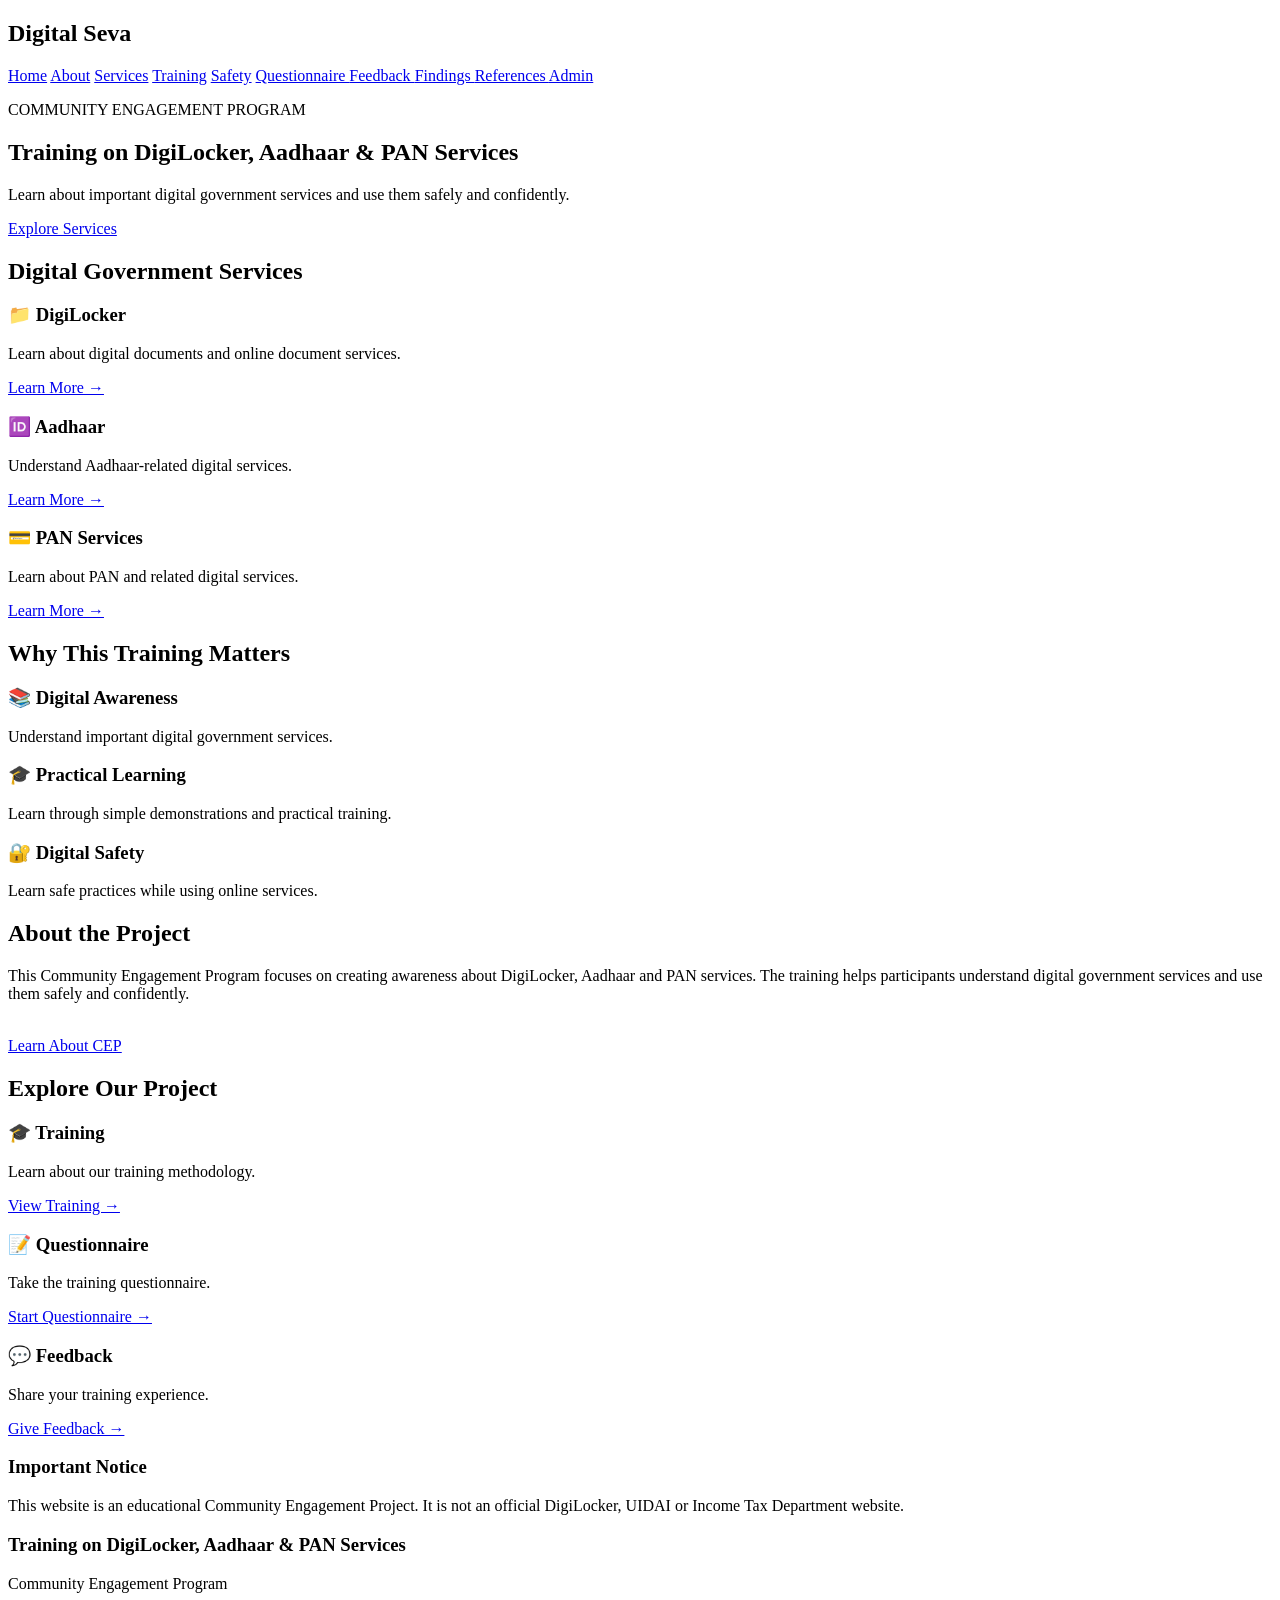
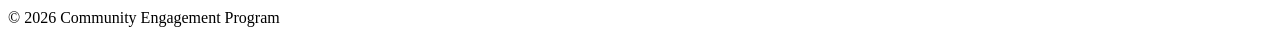
==== index.html @ 12021920 "Add files via upload" ====
<!DOCTYPE html>
<html lang="en">

<head>

    <meta charset="UTF-8">

    <meta name="viewport"
          content="width=device-width, initial-scale=1.0">

    <title>Digital Seva | CEP</title>

    <link rel="stylesheet" href="../css/style.css">
</head>


<body>


<!-- HEADER -->

<header>

    <h2 class="logo">
        Digital Seva
    </h2>

    <nav>

        <a href="index.html">Home</a>

        <a href="about.html">About</a>

        <a href="services.html">Services</a>

        <a href="training.html">Training</a>

        <a href="safety.html">Safety</a>

        <a href="questionnaire.html">
            Questionnaire
        </a>

        <a href="feedback.html">
            Feedback
        </a>

        <a href="findings.html">
            Findings
        </a>

        <a href="references.html">
            References
        </a>

        <a href="admin-login.html">
             Admin
        </a>
    </nav>

</header>



<!-- HERO SECTION -->

<section class="hero">

    <p class="small-title">
        COMMUNITY ENGAGEMENT PROGRAM
    </p>


    <h1>
        Training on DigiLocker,
        Aadhaar & PAN Services
    </h1>


    <p>
        Learn about important digital government
        services and use them safely and confidently.
    </p>


    <!-- EXPLORE SERVICES BUTTON -->

    <a href="services.html" class="btn">
        Explore Services
    </a>

</section>



<!-- SERVICES SECTION -->

<section class="services">

    <h2>
        Digital Government Services
    </h2>


    <div class="cards">


        <!-- DIGILOCKER -->

        <div class="card">

            <h3>
                📁 DigiLocker
            </h3>

            <p>
                Learn about digital documents
                and online document services.
            </p>

            <a href="services.html">
                Learn More →
            </a>

        </div>



        <!-- AADHAAR -->

        <div class="card">

            <h3>
                🆔 Aadhaar
            </h3>

            <p>
                Understand Aadhaar-related
                digital services.
            </p>

            <a href="services.html">
                Learn More →
            </a>

        </div>



        <!-- PAN -->

        <div class="card">

            <h3>
                💳 PAN Services
            </h3>

            <p>
                Learn about PAN and
                related digital services.
            </p>

            <a href="services.html">
                Learn More →
            </a>

        </div>


    </div>

</section>



<!-- WHY TRAINING -->

<section class="services">

    <h2>
        Why This Training Matters
    </h2>


    <div class="cards">


        <div class="card">

            <h3>
                📚 Digital Awareness
            </h3>

            <p>
                Understand important digital
                government services.
            </p>

        </div>



        <div class="card">

            <h3>
                🎓 Practical Learning
            </h3>

            <p>
                Learn through simple demonstrations
                and practical training.
            </p>

        </div>



        <div class="card">

            <h3>
                🔐 Digital Safety
            </h3>

            <p>
                Learn safe practices while
                using online services.
            </p>

        </div>


    </div>

</section>



<!-- PROJECT INFORMATION -->

<section class="services">

    <h2>
        About the Project
    </h2>


    <div class="card">

        <p>

            This Community Engagement Program
            focuses on creating awareness about
            DigiLocker, Aadhaar and PAN services.

            The training helps participants
            understand digital government services
            and use them safely and confidently.

        </p>


        <br>


        <a href="about.html" class="btn">
            Learn About CEP
        </a>

    </div>

</section>



<!-- QUICK LINKS -->

<section class="services">

    <h2>
        Explore Our Project
    </h2>


    <div class="cards">


        <div class="card">

            <h3>
                🎓 Training
            </h3>

            <p>
                Learn about our training methodology.
            </p>

            <a href="training.html">
                View Training →
            </a>

        </div>



        <div class="card">

            <h3>
                📝 Questionnaire
            </h3>

            <p>
                Take the training questionnaire.
            </p>

            <a href="questionnaire.html">
                Start Questionnaire →
            </a>

        </div>



        <div class="card">

            <h3>
                💬 Feedback
            </h3>

            <p>
                Share your training experience.
            </p>

            <a href="feedback.html">
                Give Feedback →
            </a>

        </div>


    </div>

</section>



<!-- DISCLAIMER -->

<section class="services">

    <div class="card">

        <h3>
            Important Notice
        </h3>

        <p>

            This website is an educational
            Community Engagement Project.

            It is not an official DigiLocker,
            UIDAI or Income Tax Department website.

        </p>

    </div>

</section>



<!-- FOOTER -->

<footer>

    <h3>
        Training on DigiLocker,
        Aadhaar & PAN Services
    </h3>

    <p>
        Community Engagement Program
    </p>

    <p>
        © 2026 Community Engagement Program
    </p>

</footer>



</body>

</html>
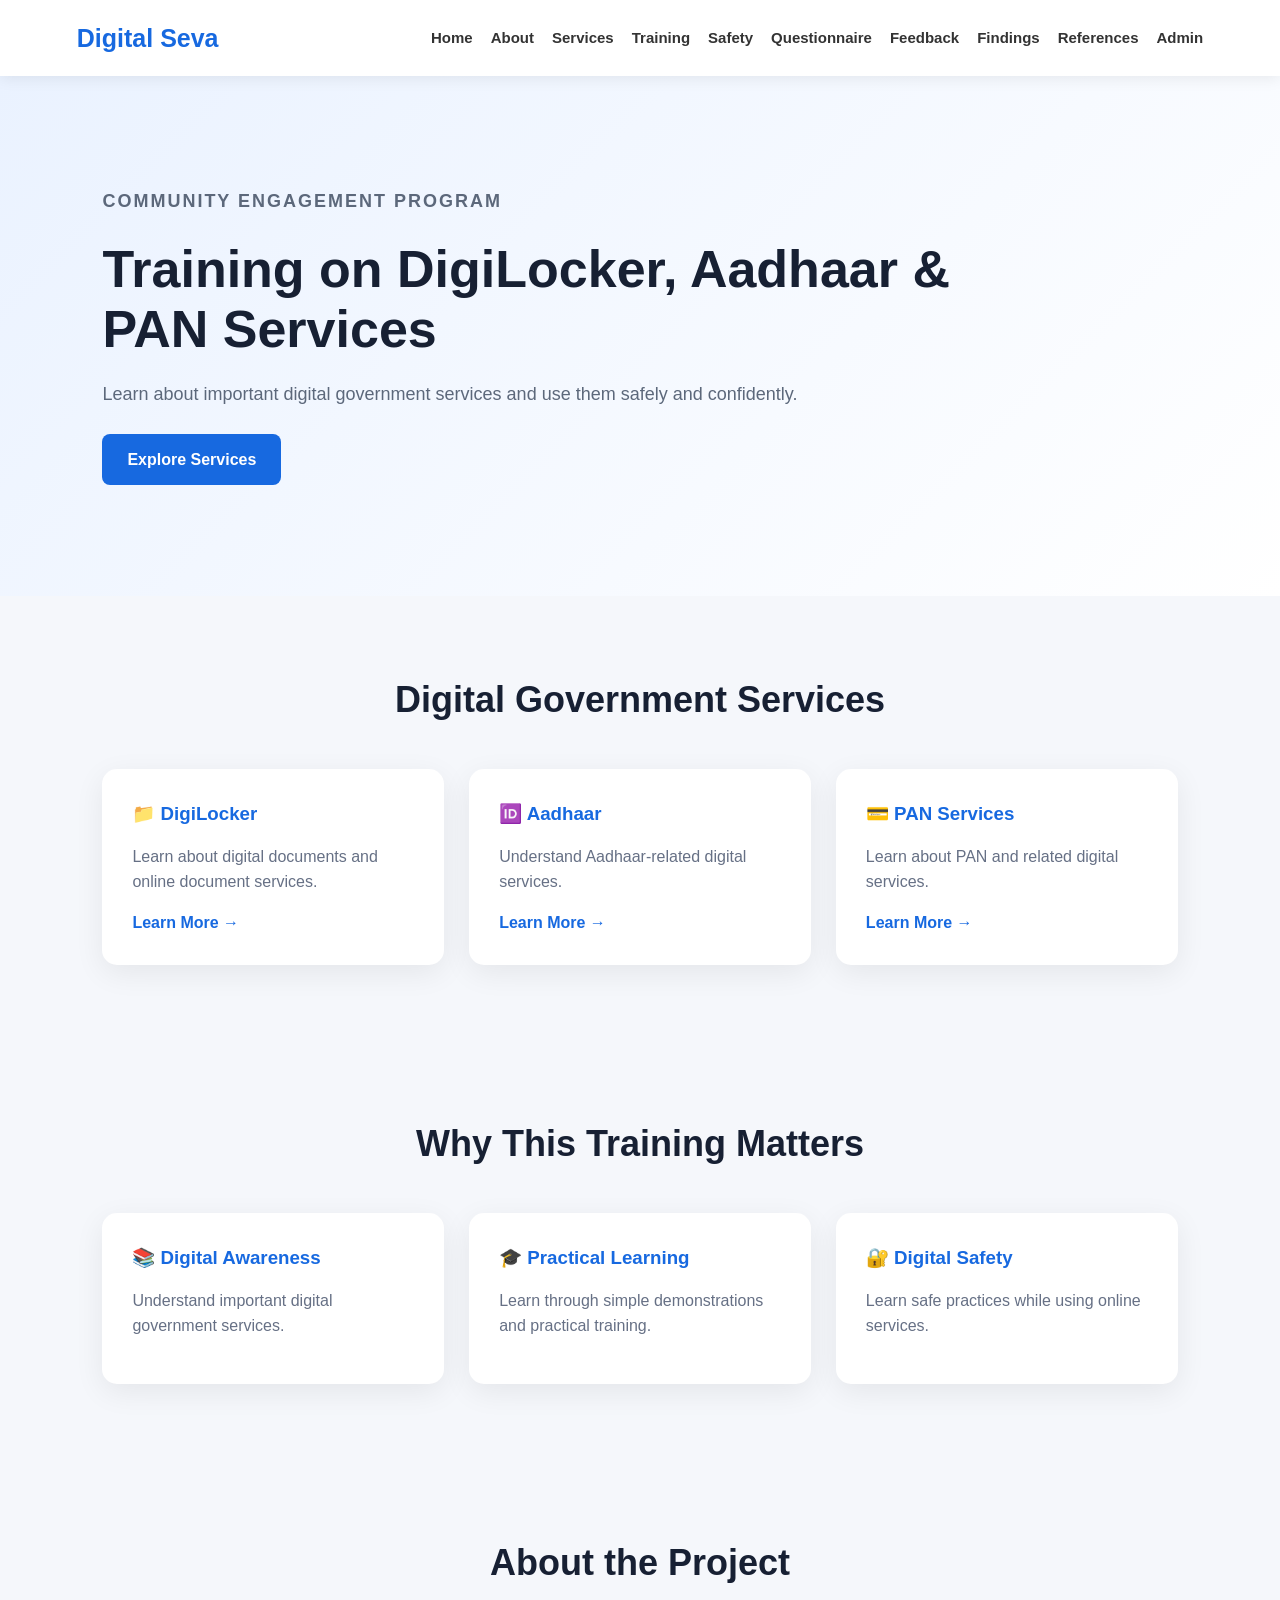
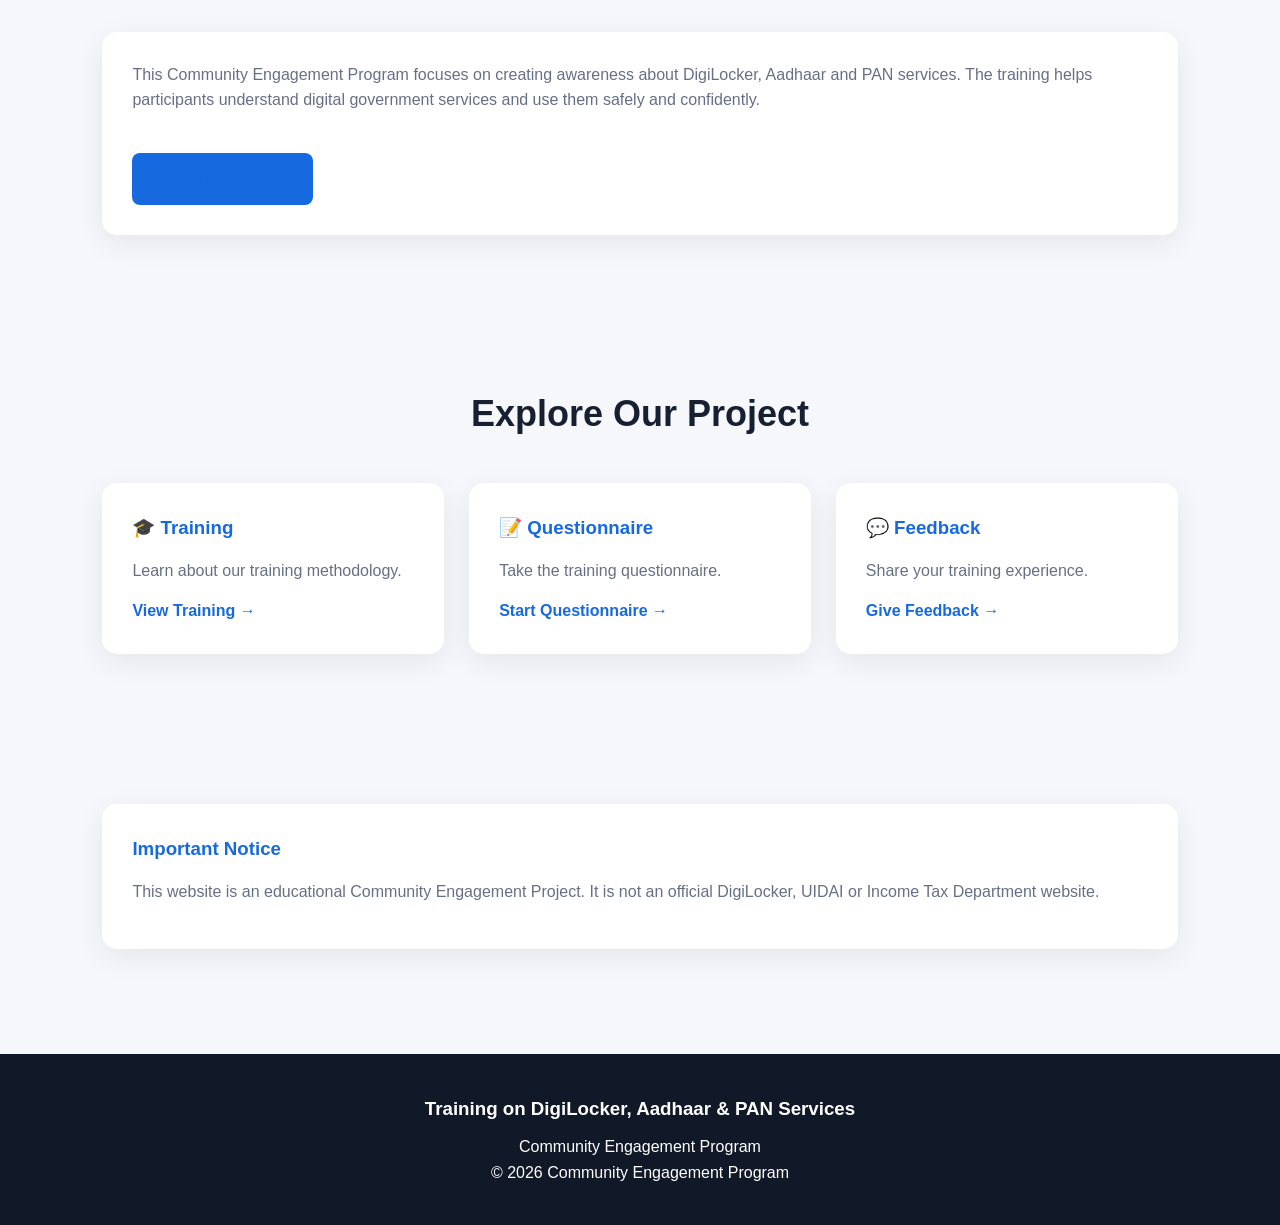
==== commit 7121fe69: "Update index.html" ====
--- a/index.html
+++ b/index.html
@@ -10,7 +10,7 @@
 
     <title>Digital Seva | CEP</title>
 
-    <link rel="stylesheet" href="../css/style.css">
+    <link rel="stylesheet" href="../style.css">
 </head>
 
 
@@ -392,4 +392,4 @@
 
 </body>
 
-</html>+</html>
--- a/style.css
+++ b/style.css
@@ -0,0 +1,275 @@
+* {
+    margin: 0;
+    padding: 0;
+    box-sizing: border-box;
+}
+
+html {
+    scroll-behavior: smooth;
+}
+
+body {
+    font-family: Arial, Helvetica, sans-serif;
+    background: #f5f7fb;
+    color: #172033;
+    line-height: 1.6;
+}
+
+
+/* =========================
+   HEADER
+========================= */
+
+header {
+    background: white;
+    padding: 18px 6%;
+    display: flex;
+    justify-content: space-between;
+    align-items: center;
+    position: sticky;
+    top: 0;
+    z-index: 1000;
+    box-shadow: 0 2px 15px rgba(0, 0, 0, 0.08);
+}
+
+.logo {
+    color: #1769e0;
+    font-size: 25px;
+    font-weight: bold;
+}
+
+nav {
+    display: flex;
+    flex-wrap: wrap;
+    gap: 18px;
+}
+
+nav a {
+    color: #333;
+    text-decoration: none;
+    font-size: 15px;
+    font-weight: 600;
+}
+
+nav a:hover {
+    color: #1769e0;
+}
+
+
+/* =========================
+   HERO
+========================= */
+
+.hero {
+    min-height: 520px;
+    padding: 90px 8%;
+    display: flex;
+    flex-direction: column;
+    justify-content: center;
+    background: linear-gradient(
+        135deg,
+        #eaf2ff,
+        #ffffff
+    );
+}
+
+.small-title {
+    color: #1769e0;
+    font-weight: bold;
+    letter-spacing: 2px;
+    margin-bottom: 15px;
+}
+
+.hero h1 {
+    max-width: 850px;
+    font-size: 52px;
+    line-height: 1.15;
+    margin-bottom: 20px;
+}
+
+.hero p {
+    max-width: 750px;
+    color: #5c687b;
+    font-size: 18px;
+    margin-bottom: 25px;
+}
+
+
+/* =========================
+   BUTTON
+========================= */
+
+.btn {
+    display: inline-block;
+    width: fit-content;
+    padding: 13px 25px;
+    background: #1769e0;
+    color: white;
+    text-decoration: none;
+    border: none;
+    border-radius: 8px;
+    font-weight: bold;
+    cursor: pointer;
+}
+
+.btn:hover {
+    background: #0d4fb8;
+    transform: translateY(-2px);
+}
+
+
+/* =========================
+   SERVICES
+========================= */
+
+.services {
+    padding: 75px 8%;
+}
+
+.services > h2 {
+    text-align: center;
+    font-size: 36px;
+    margin-bottom: 40px;
+}
+
+.cards {
+    max-width: 1200px;
+    margin: auto;
+    display: grid;
+    grid-template-columns: repeat(3, 1fr);
+    gap: 25px;
+}
+
+.card {
+    background: white;
+    padding: 30px;
+    border-radius: 15px;
+    box-shadow: 0 8px 30px rgba(0, 0, 0, 0.07);
+    transition: 0.3s;
+}
+
+.card:hover {
+    transform: translateY(-6px);
+}
+
+.card h3 {
+    margin-bottom: 15px;
+    color: #1769e0;
+}
+
+.card p {
+    color: #667085;
+    margin-bottom: 15px;
+}
+
+.card a {
+    color: #1769e0;
+    text-decoration: none;
+    font-weight: bold;
+}
+
+
+/* =========================
+   FORM
+========================= */
+
+form {
+    width: 100%;
+}
+
+input,
+select,
+textarea {
+    width: 100%;
+    padding: 12px 14px;
+    border: 1px solid #d4d9e2;
+    border-radius: 8px;
+    font-size: 15px;
+    background: white;
+}
+
+input:focus,
+select:focus,
+textarea:focus {
+    outline: none;
+    border-color: #1769e0;
+}
+
+input[type="radio"] {
+    width: auto;
+    margin-right: 6px;
+}
+
+
+/* =========================
+   FOOTER
+========================= */
+
+footer {
+    background: #111827;
+    color: white;
+    text-align: center;
+    padding: 40px 20px;
+    margin-top: 30px;
+}
+
+footer h3 {
+    margin-bottom: 10px;
+}
+
+
+/* =========================
+   MOBILE
+========================= */
+
+@media (max-width: 900px) {
+
+    header {
+        flex-direction: column;
+        gap: 15px;
+    }
+
+    nav {
+        justify-content: center;
+        gap: 12px;
+    }
+
+    .hero h1 {
+        font-size: 40px;
+    }
+
+    .cards {
+        grid-template-columns: 1fr;
+    }
+
+}
+
+
+@media (max-width: 600px) {
+
+    .hero {
+        padding: 60px 6%;
+        min-height: 450px;
+    }
+
+    .hero h1 {
+        font-size: 32px;
+    }
+
+    .hero p {
+        font-size: 16px;
+    }
+
+    .services {
+        padding: 50px 6%;
+    }
+
+    .services > h2 {
+        font-size: 28px;
+    }
+
+    nav a {
+        font-size: 13px;
+    }
+
+}
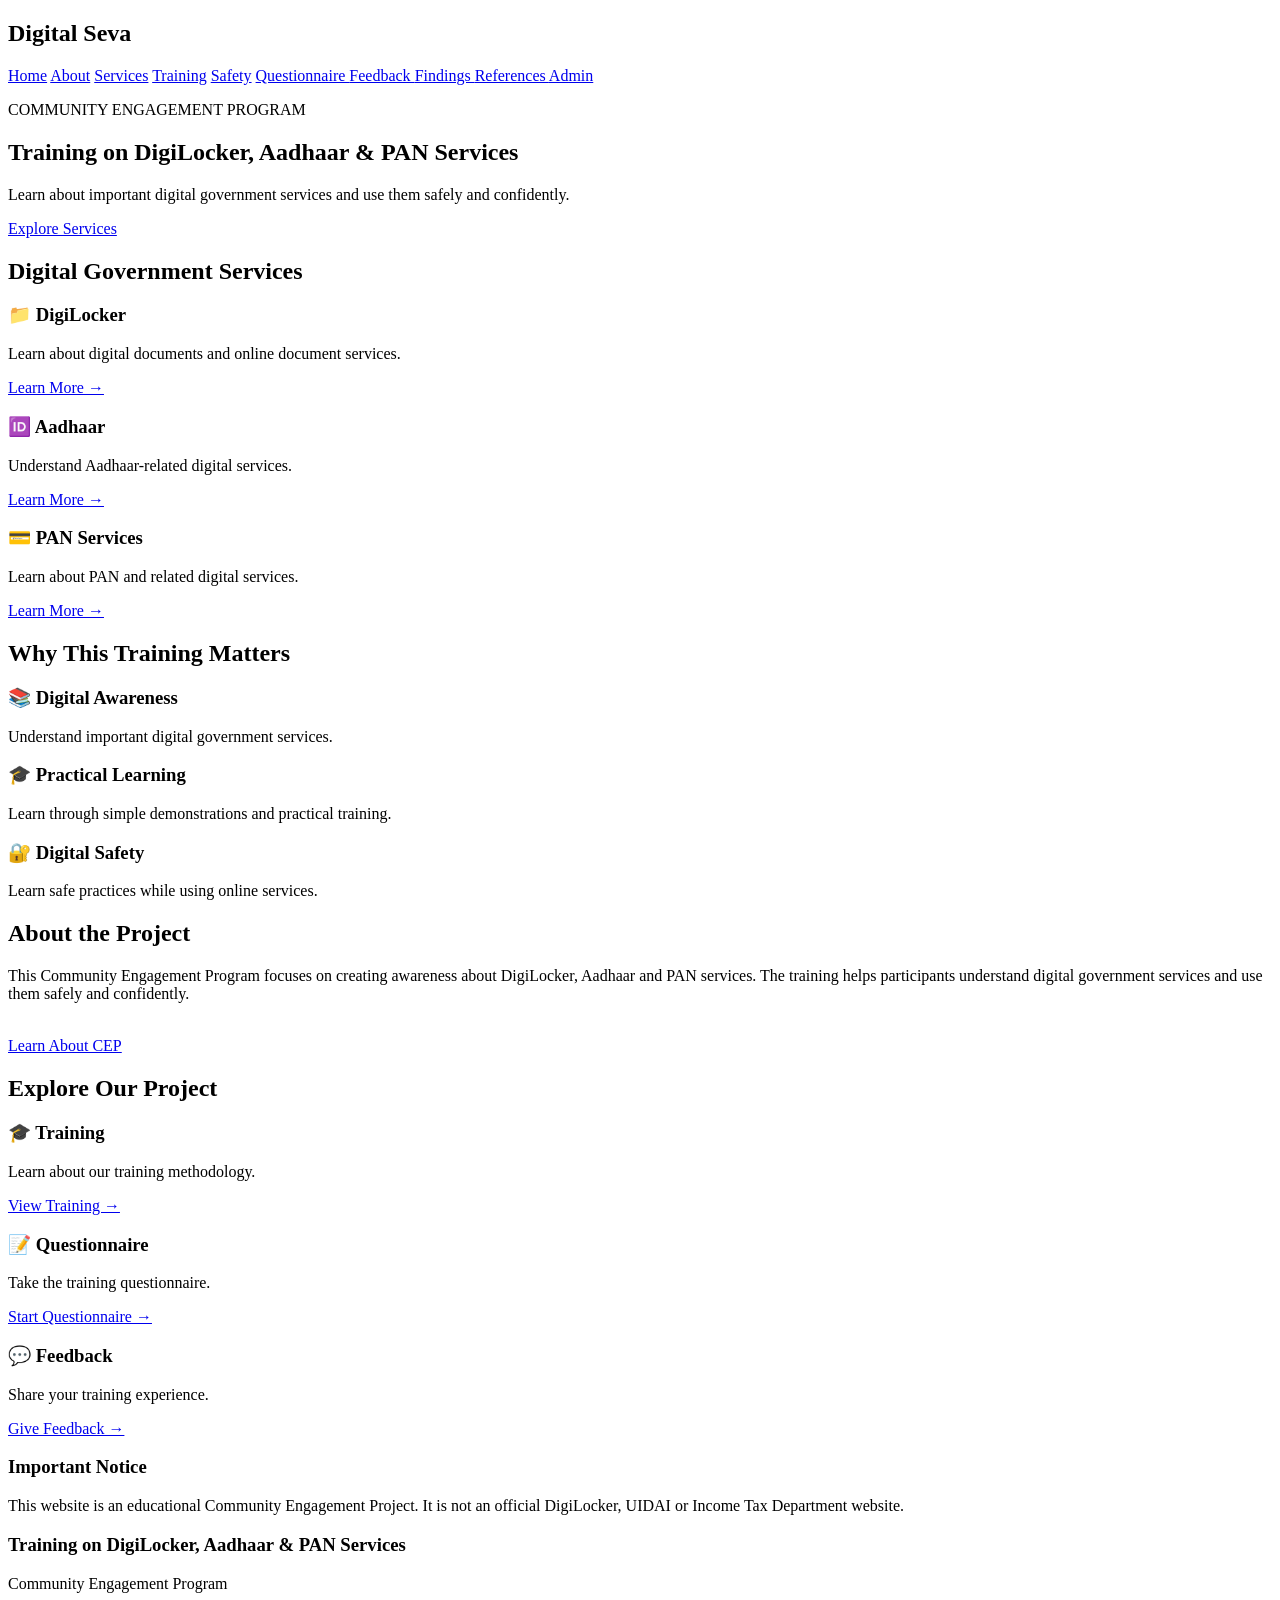
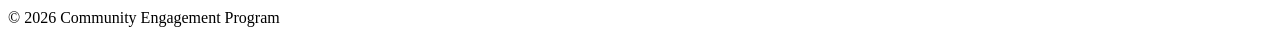
==== commit 06b3c747: "Update index.html" ====
--- a/index.html
+++ b/index.html
@@ -10,7 +10,7 @@
 
     <title>Digital Seva | CEP</title>
 
-    <link rel="stylesheet" href="../style.css">
+    <link rel="stylesheet" href="../css/style.css">
 </head>
 
 
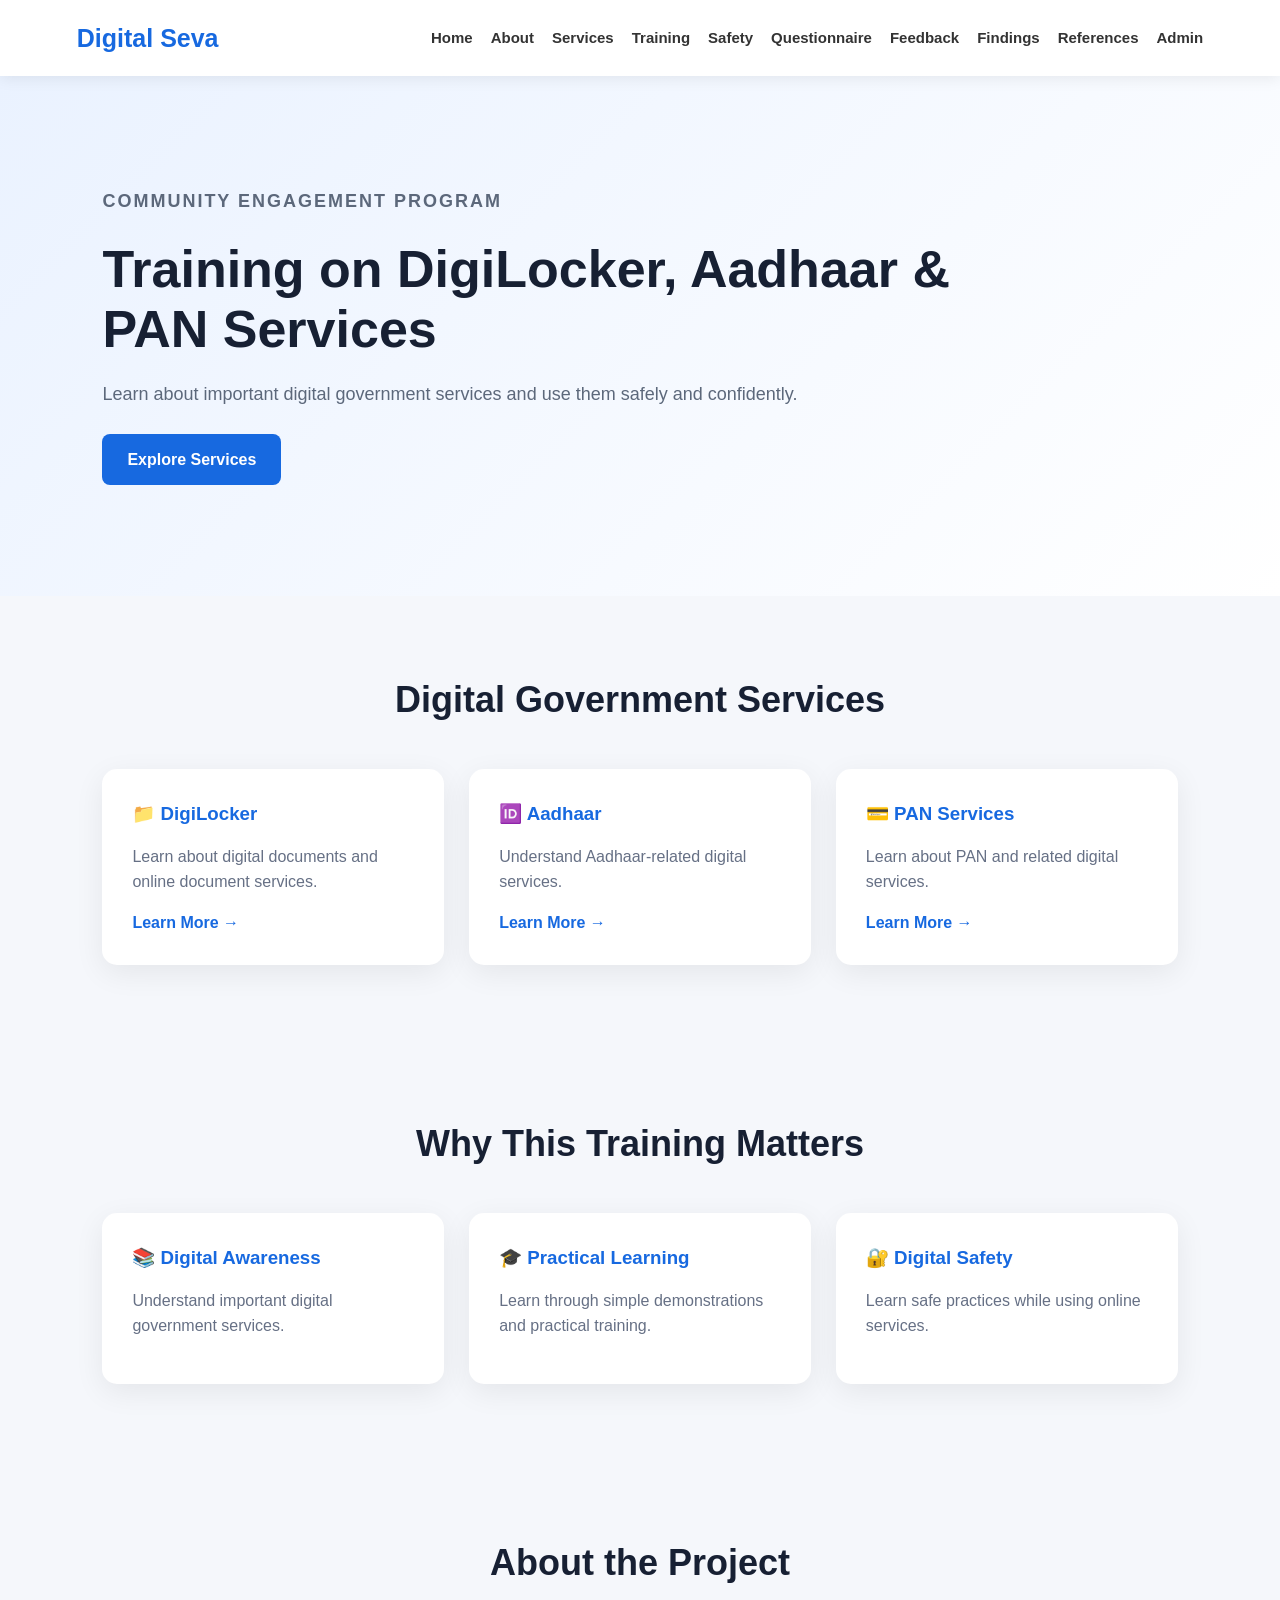
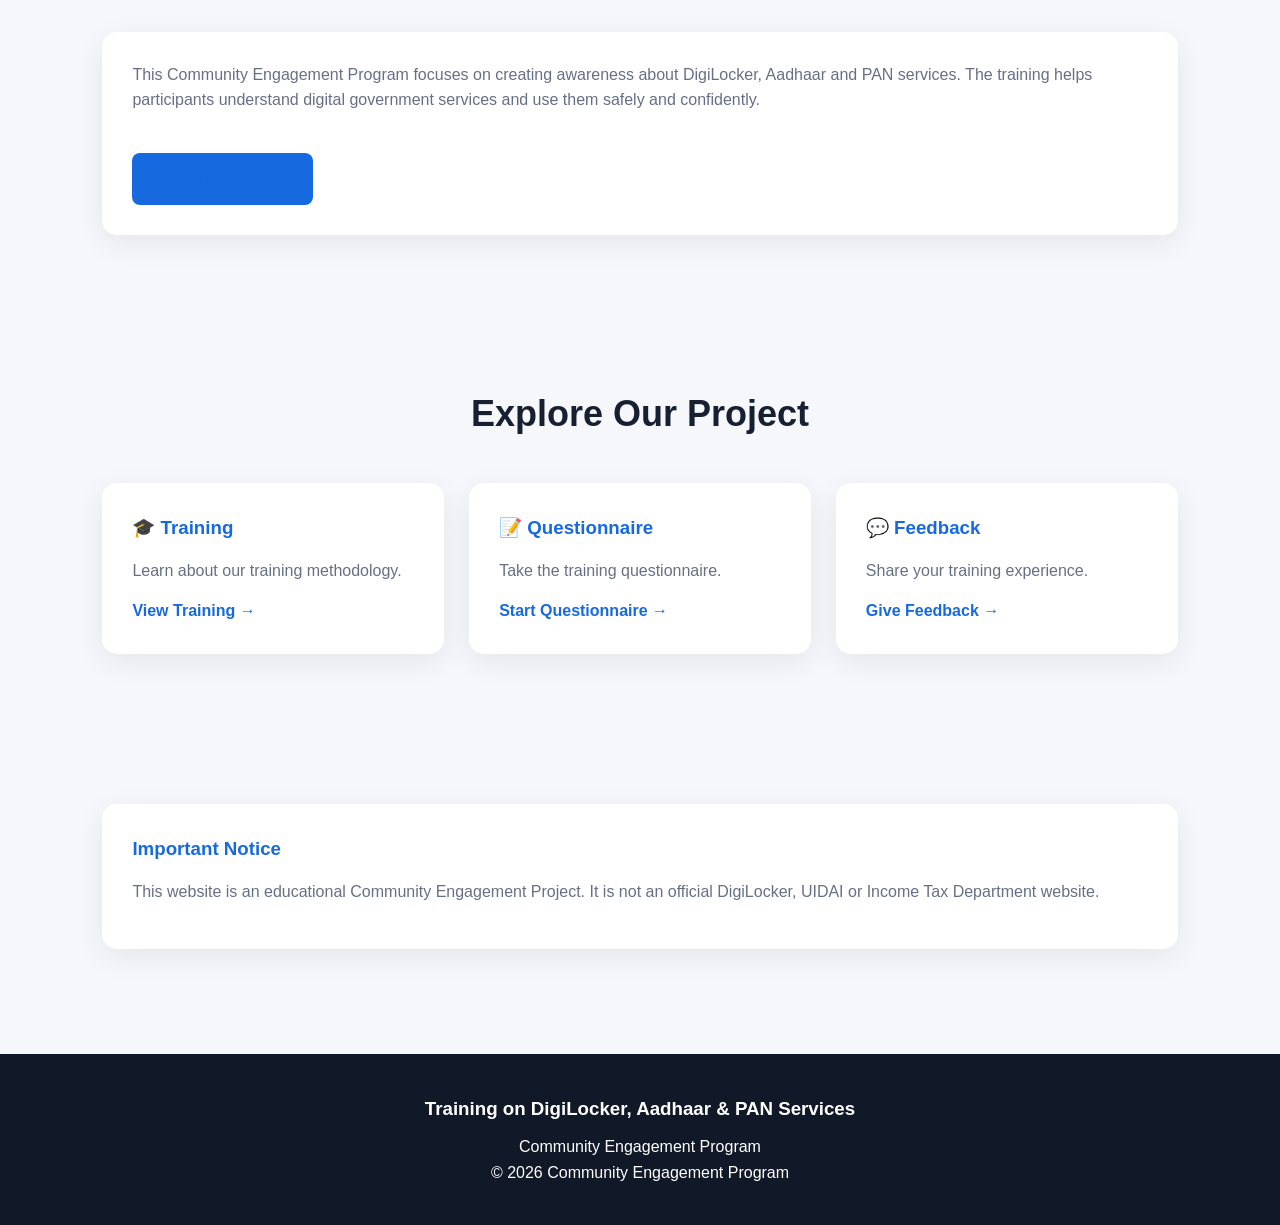
==== commit 50bbe8f2: "Update index.html" ====
--- a/index.html
+++ b/index.html
@@ -10,7 +10,7 @@
 
     <title>Digital Seva | CEP</title>
 
-    <link rel="stylesheet" href="../css/style.css">
+    <link rel="stylesheet" href="style.css">
 </head>
 
 
--- a/style.css
+++ b/style.css
@@ -0,0 +1,275 @@
+* {
+    margin: 0;
+    padding: 0;
+    box-sizing: border-box;
+}
+
+html {
+    scroll-behavior: smooth;
+}
+
+body {
+    font-family: Arial, Helvetica, sans-serif;
+    background: #f5f7fb;
+    color: #172033;
+    line-height: 1.6;
+}
+
+
+/* =========================
+   HEADER
+========================= */
+
+header {
+    background: white;
+    padding: 18px 6%;
+    display: flex;
+    justify-content: space-between;
+    align-items: center;
+    position: sticky;
+    top: 0;
+    z-index: 1000;
+    box-shadow: 0 2px 15px rgba(0, 0, 0, 0.08);
+}
+
+.logo {
+    color: #1769e0;
+    font-size: 25px;
+    font-weight: bold;
+}
+
+nav {
+    display: flex;
+    flex-wrap: wrap;
+    gap: 18px;
+}
+
+nav a {
+    color: #333;
+    text-decoration: none;
+    font-size: 15px;
+    font-weight: 600;
+}
+
+nav a:hover {
+    color: #1769e0;
+}
+
+
+/* =========================
+   HERO
+========================= */
+
+.hero {
+    min-height: 520px;
+    padding: 90px 8%;
+    display: flex;
+    flex-direction: column;
+    justify-content: center;
+    background: linear-gradient(
+        135deg,
+        #eaf2ff,
+        #ffffff
+    );
+}
+
+.small-title {
+    color: #1769e0;
+    font-weight: bold;
+    letter-spacing: 2px;
+    margin-bottom: 15px;
+}
+
+.hero h1 {
+    max-width: 850px;
+    font-size: 52px;
+    line-height: 1.15;
+    margin-bottom: 20px;
+}
+
+.hero p {
+    max-width: 750px;
+    color: #5c687b;
+    font-size: 18px;
+    margin-bottom: 25px;
+}
+
+
+/* =========================
+   BUTTON
+========================= */
+
+.btn {
+    display: inline-block;
+    width: fit-content;
+    padding: 13px 25px;
+    background: #1769e0;
+    color: white;
+    text-decoration: none;
+    border: none;
+    border-radius: 8px;
+    font-weight: bold;
+    cursor: pointer;
+}
+
+.btn:hover {
+    background: #0d4fb8;
+    transform: translateY(-2px);
+}
+
+
+/* =========================
+   SERVICES
+========================= */
+
+.services {
+    padding: 75px 8%;
+}
+
+.services > h2 {
+    text-align: center;
+    font-size: 36px;
+    margin-bottom: 40px;
+}
+
+.cards {
+    max-width: 1200px;
+    margin: auto;
+    display: grid;
+    grid-template-columns: repeat(3, 1fr);
+    gap: 25px;
+}
+
+.card {
+    background: white;
+    padding: 30px;
+    border-radius: 15px;
+    box-shadow: 0 8px 30px rgba(0, 0, 0, 0.07);
+    transition: 0.3s;
+}
+
+.card:hover {
+    transform: translateY(-6px);
+}
+
+.card h3 {
+    margin-bottom: 15px;
+    color: #1769e0;
+}
+
+.card p {
+    color: #667085;
+    margin-bottom: 15px;
+}
+
+.card a {
+    color: #1769e0;
+    text-decoration: none;
+    font-weight: bold;
+}
+
+
+/* =========================
+   FORM
+========================= */
+
+form {
+    width: 100%;
+}
+
+input,
+select,
+textarea {
+    width: 100%;
+    padding: 12px 14px;
+    border: 1px solid #d4d9e2;
+    border-radius: 8px;
+    font-size: 15px;
+    background: white;
+}
+
+input:focus,
+select:focus,
+textarea:focus {
+    outline: none;
+    border-color: #1769e0;
+}
+
+input[type="radio"] {
+    width: auto;
+    margin-right: 6px;
+}
+
+
+/* =========================
+   FOOTER
+========================= */
+
+footer {
+    background: #111827;
+    color: white;
+    text-align: center;
+    padding: 40px 20px;
+    margin-top: 30px;
+}
+
+footer h3 {
+    margin-bottom: 10px;
+}
+
+
+/* =========================
+   MOBILE
+========================= */
+
+@media (max-width: 900px) {
+
+    header {
+        flex-direction: column;
+        gap: 15px;
+    }
+
+    nav {
+        justify-content: center;
+        gap: 12px;
+    }
+
+    .hero h1 {
+        font-size: 40px;
+    }
+
+    .cards {
+        grid-template-columns: 1fr;
+    }
+
+}
+
+
+@media (max-width: 600px) {
+
+    .hero {
+        padding: 60px 6%;
+        min-height: 450px;
+    }
+
+    .hero h1 {
+        font-size: 32px;
+    }
+
+    .hero p {
+        font-size: 16px;
+    }
+
+    .services {
+        padding: 50px 6%;
+    }
+
+    .services > h2 {
+        font-size: 28px;
+    }
+
+    nav a {
+        font-size: 13px;
+    }
+
+}
